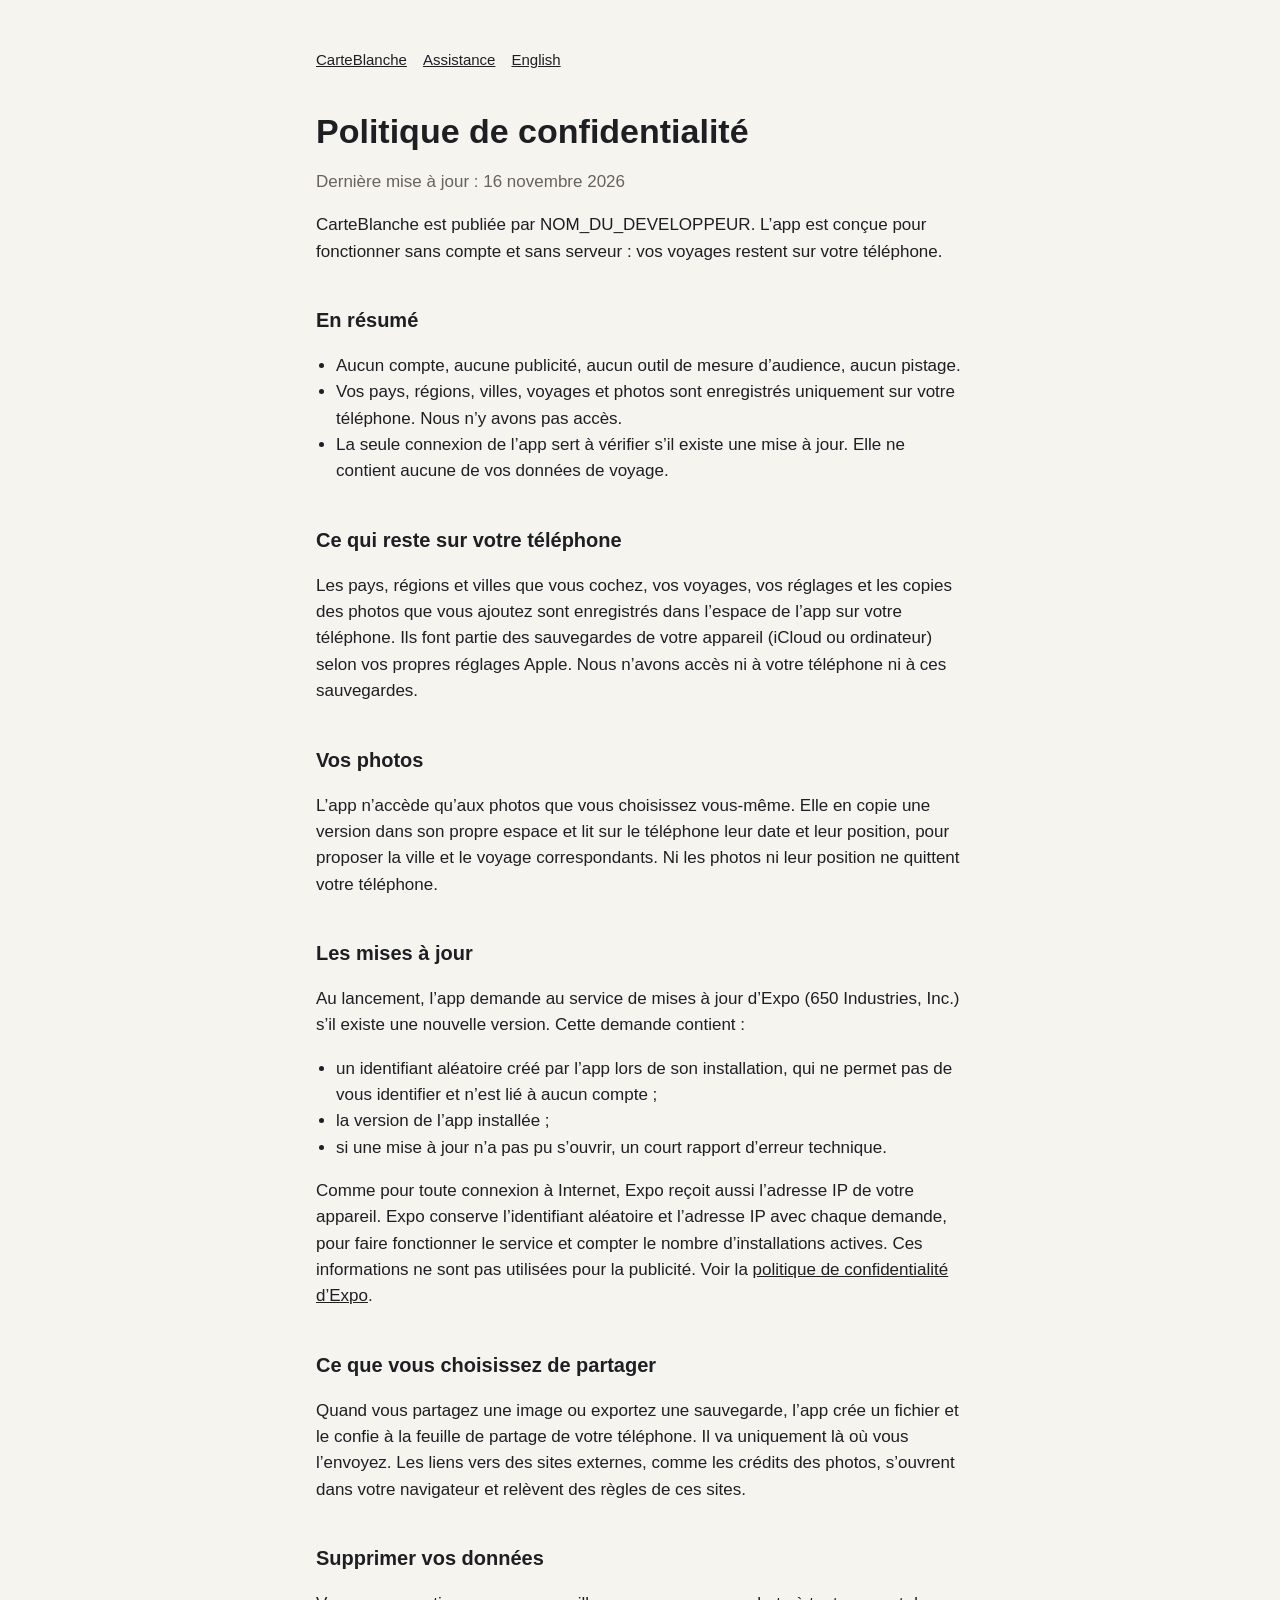
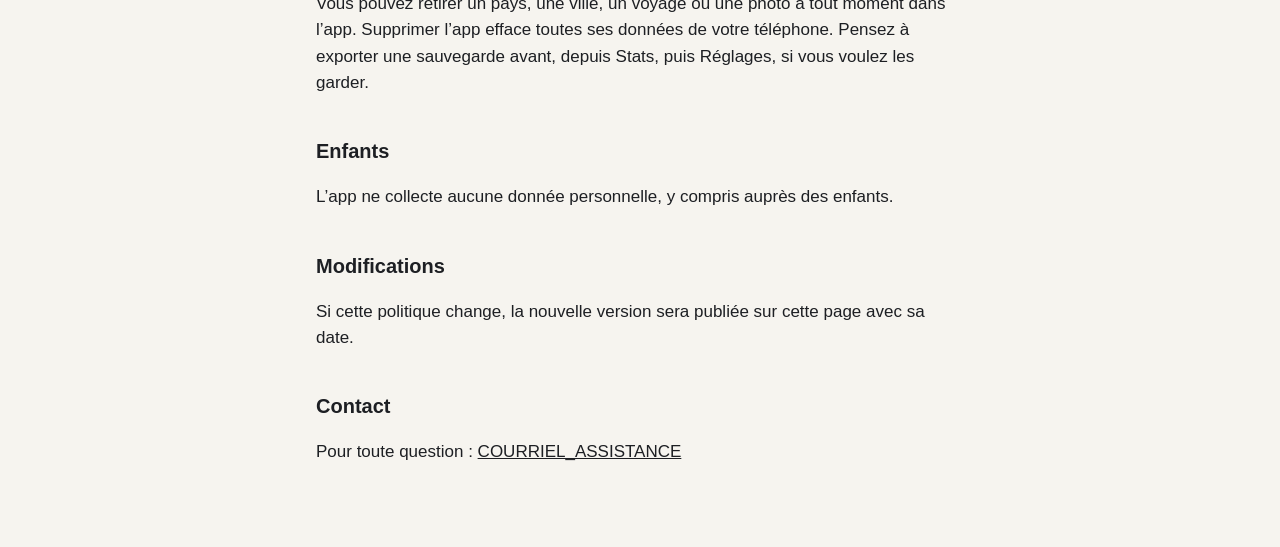
==== confidentialite.html @ f416d0d9 "Privacy policy and support pages for CarteBlanche" ====
<!doctype html>
<html lang="fr">
<head>
<meta charset="utf-8">
<meta name="viewport" content="width=device-width, initial-scale=1">
<title>Confidentialité, CarteBlanche</title>
<link rel="stylesheet" href="style.css">
</head>
<body>
<main>
<nav><a href="index.html">CarteBlanche</a><a href="assistance.html">Assistance</a><a href="privacy.html" lang="en">English</a></nav>
<h1>Politique de confidentialité</h1>
<p class="muted">Dernière mise à jour : 16 novembre 2026</p>

<p>CarteBlanche est publiée par NOM_DU_DEVELOPPEUR. L’app est conçue pour fonctionner sans compte et sans serveur : vos voyages restent sur votre téléphone.</p>

<h2>En résumé</h2>
<ul>
<li>Aucun compte, aucune publicité, aucun outil de mesure d’audience, aucun pistage.</li>
<li>Vos pays, régions, villes, voyages et photos sont enregistrés uniquement sur votre téléphone. Nous n’y avons pas accès.</li>
<li>La seule connexion de l’app sert à vérifier s’il existe une mise à jour. Elle ne contient aucune de vos données de voyage.</li>
</ul>

<h2>Ce qui reste sur votre téléphone</h2>
<p>Les pays, régions et villes que vous cochez, vos voyages, vos réglages et les copies des photos que vous ajoutez sont enregistrés dans l’espace de l’app sur votre téléphone. Ils font partie des sauvegardes de votre appareil (iCloud ou ordinateur) selon vos propres réglages Apple. Nous n’avons accès ni à votre téléphone ni à ces sauvegardes.</p>

<h2>Vos photos</h2>
<p>L’app n’accède qu’aux photos que vous choisissez vous-même. Elle en copie une version dans son propre espace et lit sur le téléphone leur date et leur position, pour proposer la ville et le voyage correspondants. Ni les photos ni leur position ne quittent votre téléphone.</p>

<h2>Les mises à jour</h2>
<p>Au lancement, l’app demande au service de mises à jour d’Expo (650 Industries, Inc.) s’il existe une nouvelle version. Cette demande contient :</p>
<ul>
<li>un identifiant aléatoire créé par l’app lors de son installation, qui ne permet pas de vous identifier et n’est lié à aucun compte ;</li>
<li>la version de l’app installée ;</li>
<li>si une mise à jour n’a pas pu s’ouvrir, un court rapport d’erreur technique.</li>
</ul>
<p>Comme pour toute connexion à Internet, Expo reçoit aussi l’adresse IP de votre appareil. Expo conserve l’identifiant aléatoire et l’adresse IP avec chaque demande, pour faire fonctionner le service et compter le nombre d’installations actives. Ces informations ne sont pas utilisées pour la publicité. Voir la <a href="https://expo.dev/privacy">politique de confidentialité d’Expo</a>.</p>

<h2>Ce que vous choisissez de partager</h2>
<p>Quand vous partagez une image ou exportez une sauvegarde, l’app crée un fichier et le confie à la feuille de partage de votre téléphone. Il va uniquement là où vous l’envoyez. Les liens vers des sites externes, comme les crédits des photos, s’ouvrent dans votre navigateur et relèvent des règles de ces sites.</p>

<h2>Supprimer vos données</h2>
<p>Vous pouvez retirer un pays, une ville, un voyage ou une photo à tout moment dans l’app. Supprimer l’app efface toutes ses données de votre téléphone. Pensez à exporter une sauvegarde avant, depuis Stats, puis Réglages, si vous voulez les garder.</p>

<h2>Enfants</h2>
<p>L’app ne collecte aucune donnée personnelle, y compris auprès des enfants.</p>

<h2>Modifications</h2>
<p>Si cette politique change, la nouvelle version sera publiée sur cette page avec sa date.</p>

<h2>Contact</h2>
<p>Pour toute question : <a href="mailto:COURRIEL_ASSISTANCE">COURRIEL_ASSISTANCE</a></p>
</main>
</body>
</html>
---- style.css ----
:root{--bg:#F6F4EF;--surface:#FFFFFF;--text:#1D1F23;--muted:#66635D;--line:#DDD9D0}
@media (prefers-color-scheme:dark){:root{--bg:#0C0D0F;--surface:#17191C;--text:#F4F1EA;--muted:#A09E98;--line:#2E3136}}
*{box-sizing:border-box}
body{margin:0;background:var(--bg);color:var(--text);font:17px/1.55 -apple-system,BlinkMacSystemFont,"Segoe UI",Roboto,Helvetica,Arial,sans-serif}
main{max-width:680px;margin:0 auto;padding:48px 16px 64px}
h1{font-size:34px;line-height:1.2;margin:0 0 8px}
h2{font-size:20px;margin:40px 0 8px}
p,li{color:var(--text)}
.muted{color:var(--muted)}
a{color:inherit}
nav{display:flex;gap:16px;flex-wrap:wrap;margin-bottom:40px;font-size:15px}
ul{padding-left:20px}
hr{border:0;border-top:1px solid var(--line);margin:40px 0}
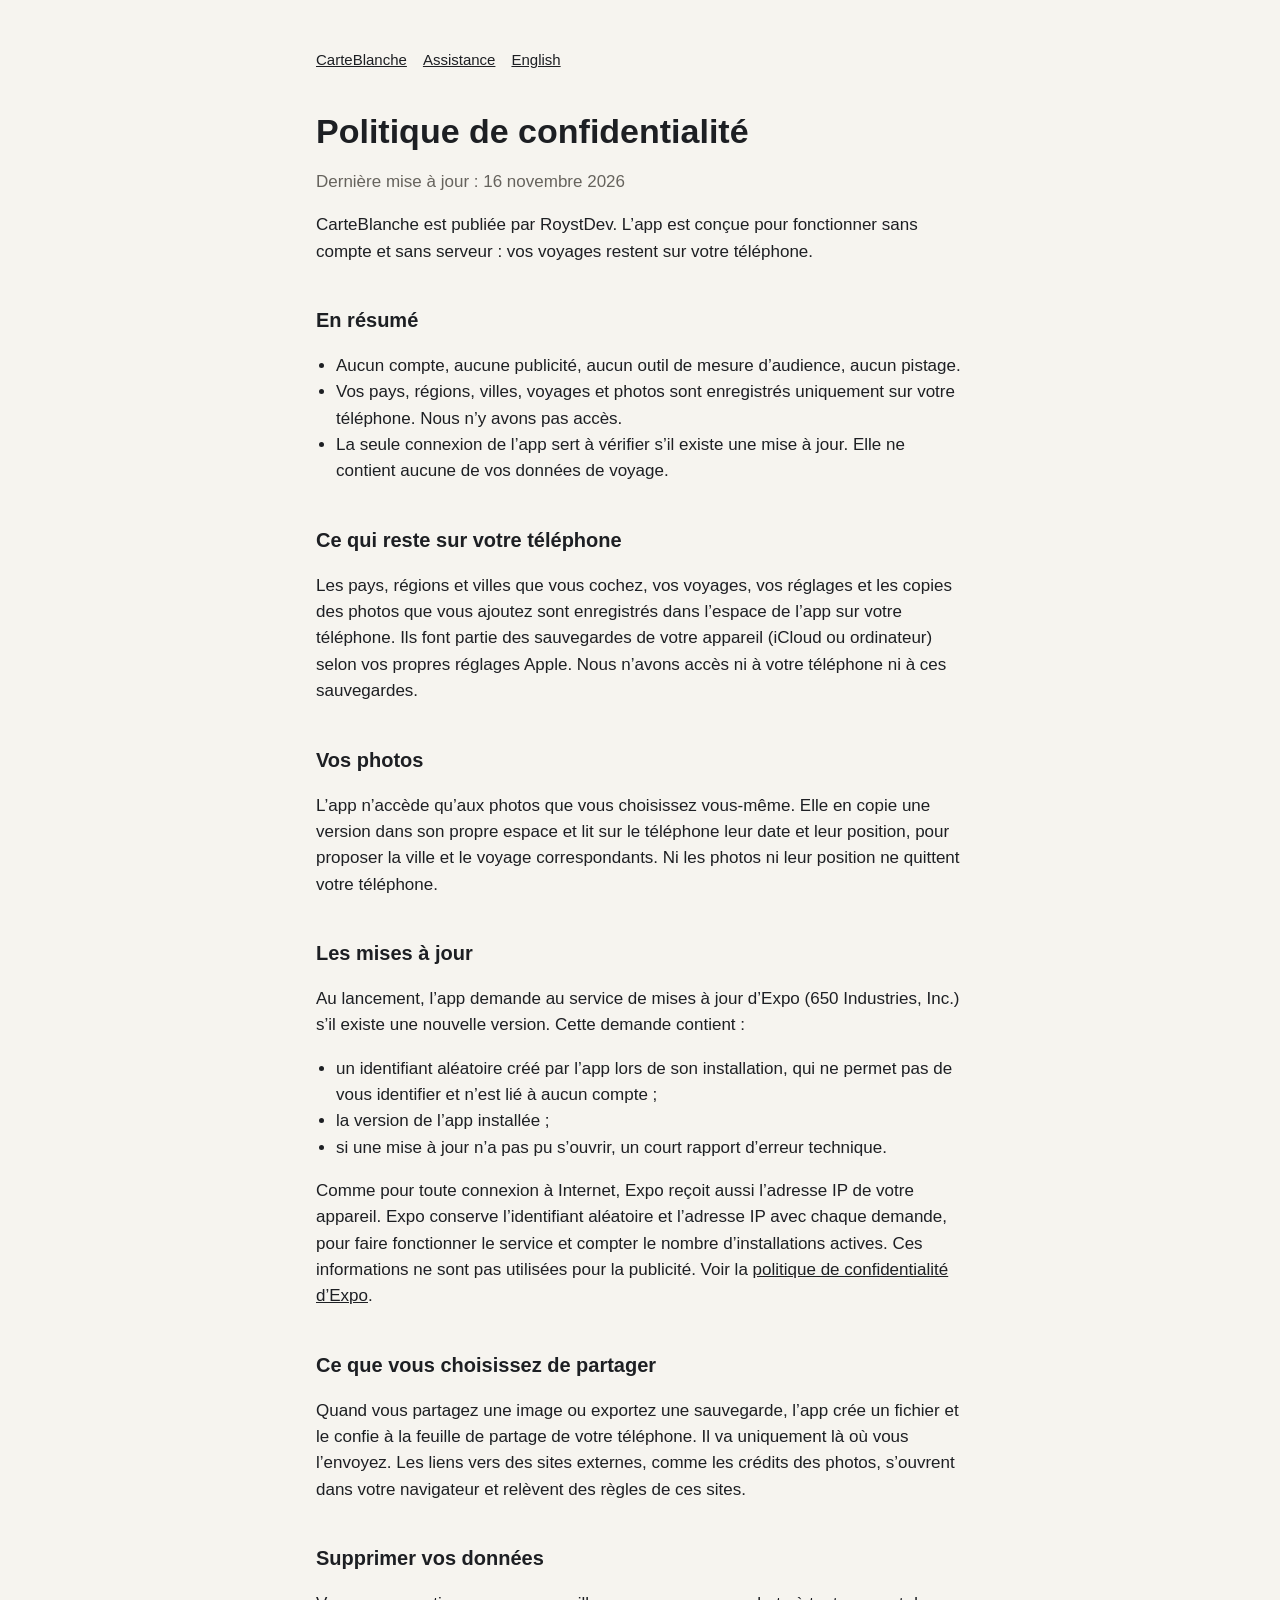
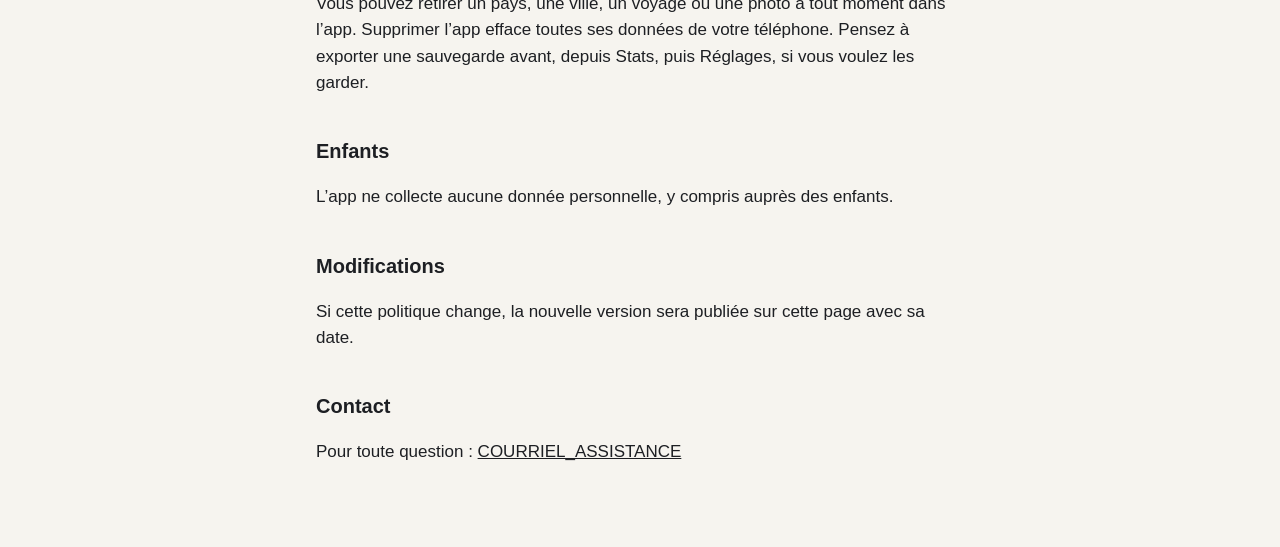
==== commit 274b0879: "Publisher name: RoystDev" ====
--- a/confidentialite.html
+++ b/confidentialite.html
@@ -12,7 +12,7 @@
 <h1>Politique de confidentialité</h1>
 <p class="muted">Dernière mise à jour : 16 novembre 2026</p>
 
-<p>CarteBlanche est publiée par NOM_DU_DEVELOPPEUR. L’app est conçue pour fonctionner sans compte et sans serveur : vos voyages restent sur votre téléphone.</p>
+<p>CarteBlanche est publiée par RoystDev. L’app est conçue pour fonctionner sans compte et sans serveur : vos voyages restent sur votre téléphone.</p>
 
 <h2>En résumé</h2>
 <ul>
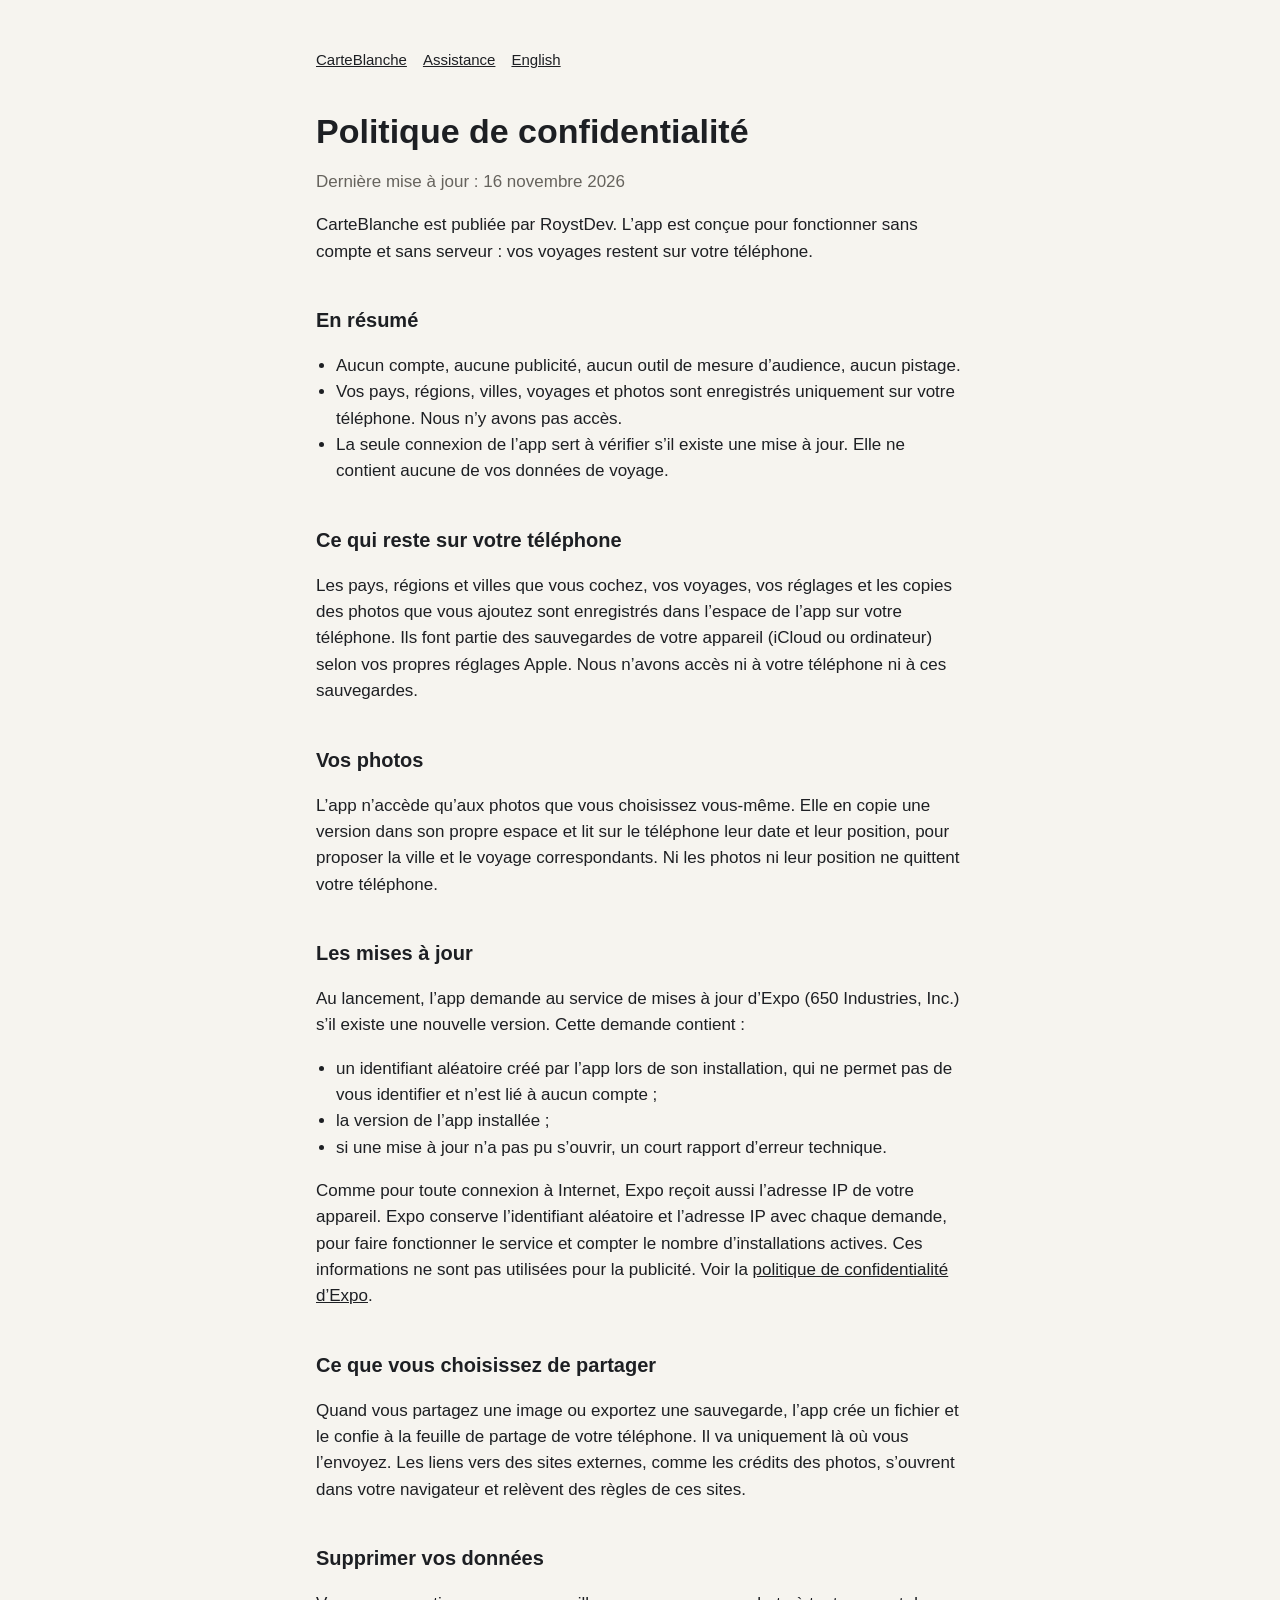
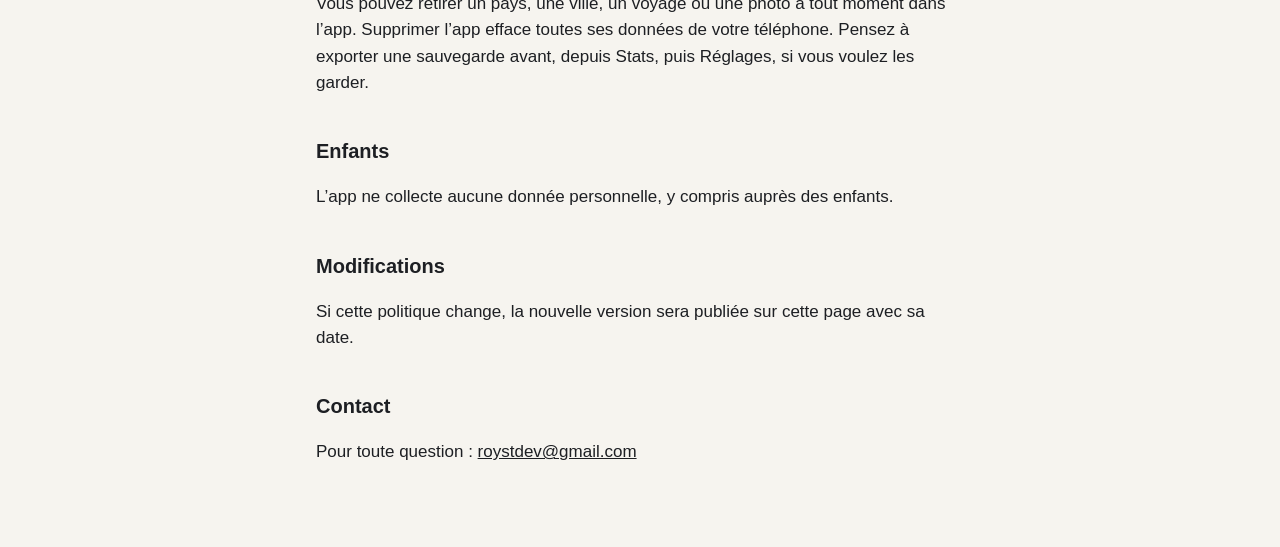
==== commit 06f25067: "Support email: roystdev@gmail.com" ====
--- a/confidentialite.html
+++ b/confidentialite.html
@@ -49,7 +49,7 @@
 <p>Si cette politique change, la nouvelle version sera publiée sur cette page avec sa date.</p>
 
 <h2>Contact</h2>
-<p>Pour toute question : <a href="mailto:COURRIEL_ASSISTANCE">COURRIEL_ASSISTANCE</a></p>
+<p>Pour toute question : <a href="mailto:roystdev@gmail.com">roystdev@gmail.com</a></p>
 </main>
 </body>
 </html>
